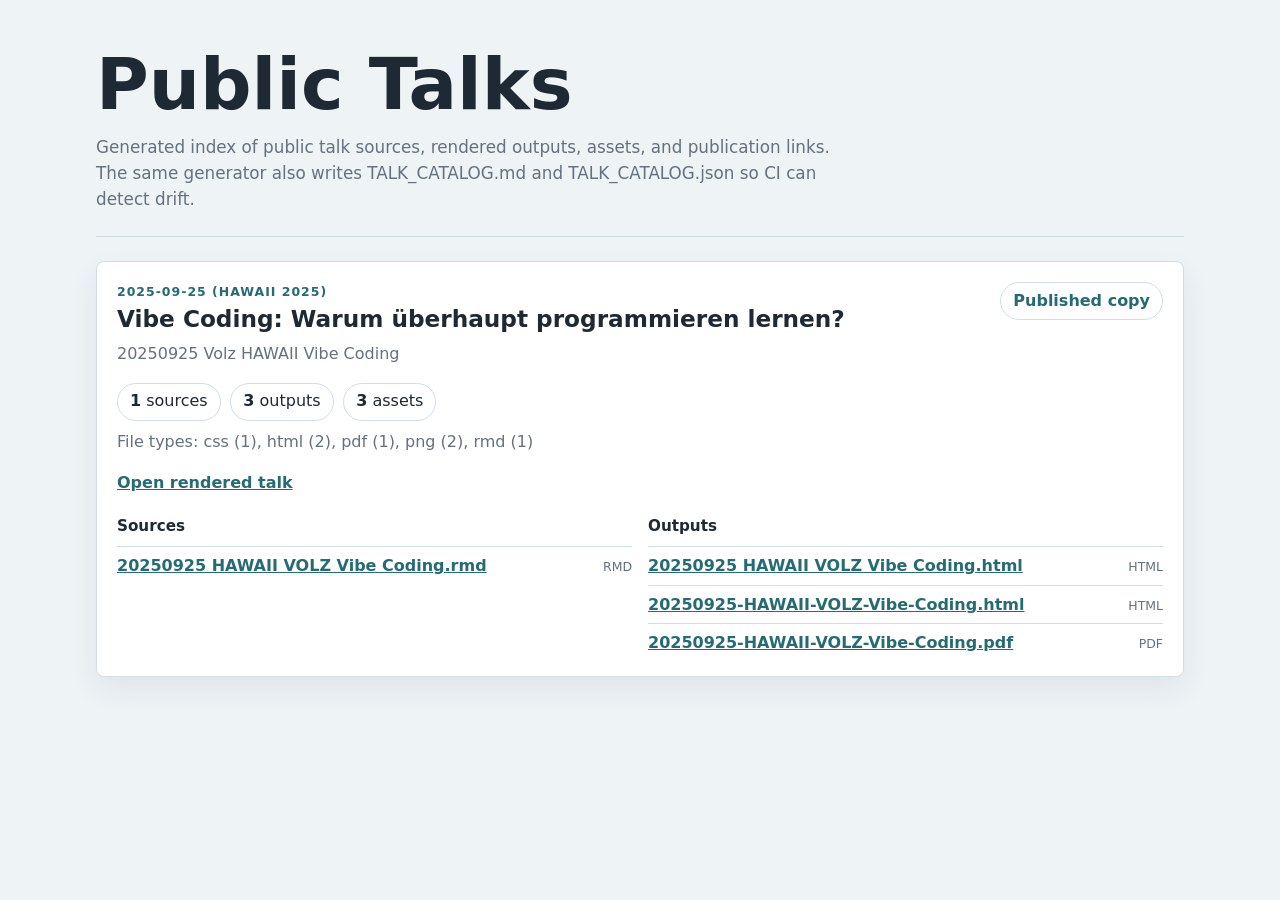
==== index.html @ 58d36b99 "Add generated talk catalog site" ====
<!doctype html>
<html lang="en">
  <head>
    <meta charset="utf-8" />
    <meta name="viewport" content="width=device-width, initial-scale=1" />
    <title>Public Talks Catalog</title>
    <link rel="icon" href="data:," />
    <style>
      :root {
        color-scheme: light;
        --bg: #eef3f6;
        --ink: #1f2933;
        --muted: #65717d;
        --line: #d2dee6;
        --paper: #ffffff;
        --accent: #246b73;
      }
      * { box-sizing: border-box; }
      body {
        margin: 0;
        background: var(--bg);
        color: var(--ink);
        font-family: Inter, ui-sans-serif, system-ui, -apple-system, BlinkMacSystemFont, "Segoe UI", sans-serif;
        line-height: 1.55;
      }
      main {
        margin: 0 auto;
        max-width: 1120px;
        padding: 3rem 1rem;
      }
      .hero {
        border-bottom: 1px solid var(--line);
        margin-bottom: 1.5rem;
        padding-bottom: 1.5rem;
      }
      h1, h2, h3, p { margin: 0; }
      h1 {
        font-size: clamp(2rem, 6vw, 4.5rem);
        letter-spacing: 0;
        line-height: 1;
      }
      .lead {
        color: var(--muted);
        font-size: 1.05rem;
        margin-top: 0.9rem;
        max-width: 760px;
      }
      .talk-grid {
        display: grid;
        gap: 1rem;
      }
      .talk-card {
        background: var(--paper);
        border: 1px solid var(--line);
        border-radius: 8px;
        box-shadow: 0 12px 30px rgba(31, 41, 51, 0.07);
        padding: 1.25rem;
      }
      .talk-card-header {
        align-items: flex-start;
        display: flex;
        gap: 1rem;
        justify-content: space-between;
      }
      .eyebrow {
        color: var(--accent);
        font-size: 0.78rem;
        font-weight: 800;
        letter-spacing: 0.08em;
        text-transform: uppercase;
      }
      h2 {
        font-size: 1.45rem;
        letter-spacing: 0;
        line-height: 1.15;
        margin-top: 0.25rem;
      }
      h3 {
        font-size: 0.95rem;
        margin-bottom: 0.45rem;
      }
      a { color: var(--accent); font-weight: 700; }
      .folder, .muted {
        color: var(--muted);
        margin-top: 0.6rem;
      }
      .metrics {
        display: flex;
        flex-wrap: wrap;
        gap: 0.6rem;
        margin-top: 1rem;
      }
      .metrics span, .pill {
        border: 1px solid var(--line);
        border-radius: 999px;
        min-height: 2rem;
        padding: 0.35rem 0.75rem;
      }
      .pill {
        color: var(--accent);
        text-decoration: none;
        white-space: nowrap;
      }
      .primary-link {
        display: inline-flex;
        margin-top: 1rem;
      }
      .artifact-grid {
        display: grid;
        gap: 1rem;
        grid-template-columns: repeat(2, minmax(0, 1fr));
        margin-top: 1.2rem;
      }
      .file-list {
        display: grid;
        gap: 0.35rem;
        list-style: none;
        margin: 0;
        padding: 0;
      }
      .file-list li {
        align-items: baseline;
        border-top: 1px solid var(--line);
        display: flex;
        gap: 0.75rem;
        justify-content: space-between;
        padding-top: 0.45rem;
      }
      .file-list span {
        color: var(--muted);
        font-size: 0.78rem;
        text-transform: uppercase;
      }
      @media (max-width: 760px) {
        main { padding: 2rem 1rem; }
        .talk-card-header { display: block; }
        .pill { display: inline-flex; margin-top: 0.75rem; }
        .artifact-grid { grid-template-columns: 1fr; }
      }
    </style>
  </head>
  <body>
    <main>
      <section class="hero">
        <h1>Public Talks</h1>
        <p class="lead">
          Generated index of public talk sources, rendered outputs, assets, and
          publication links. The same generator also writes TALK_CATALOG.md and
          TALK_CATALOG.json so CI can detect drift.
        </p>
      </section>
      <section class="talk-grid" aria-label="Talk catalog">
<article class="talk-card">
              <div class="talk-card-header">
                <div>
                  <p class="eyebrow">2025-09-25 (HAWAII 2025)</p>
                  <h2>Vibe Coding: Warum überhaupt programmieren lernen?</h2>
                </div>
                <a class="pill" href="http://rpubs.com/raphaelvolz/1347548">Published copy</a>
              </div>
              <p class="folder">20250925 Volz HAWAII Vibe Coding</p>
              <div class="metrics" aria-label="Talk artifact counts">
                <span><strong>1</strong> sources</span>
                <span><strong>3</strong> outputs</span>
                <span><strong>3</strong> assets</span>
              </div>
              <p class="muted">File types: css (1), html (2), pdf (1), png (2), rmd (1)</p>
              <a class="primary-link" href="20250925%20Volz%20HAWAII%20Vibe%20Coding/20250925%20HAWAII%20VOLZ%20Vibe%20Coding.html">Open rendered talk</a>
              <div class="artifact-grid">
                <section>
                  <h3>Sources</h3>
                  <ul class="file-list"><li><a href="20250925%20Volz%20HAWAII%20Vibe%20Coding/20250925%20HAWAII%20VOLZ%20Vibe%20Coding.rmd">20250925 HAWAII VOLZ Vibe Coding.rmd</a><span>rmd</span></li></ul>
                </section>
                <section>
                  <h3>Outputs</h3>
                  <ul class="file-list"><li><a href="20250925%20Volz%20HAWAII%20Vibe%20Coding/20250925%20HAWAII%20VOLZ%20Vibe%20Coding.html">20250925 HAWAII VOLZ Vibe Coding.html</a><span>html</span></li><li><a href="20250925%20Volz%20HAWAII%20Vibe%20Coding/20250925-HAWAII-VOLZ-Vibe-Coding.html">20250925-HAWAII-VOLZ-Vibe-Coding.html</a><span>html</span></li><li><a href="20250925%20Volz%20HAWAII%20Vibe%20Coding/20250925-HAWAII-VOLZ-Vibe-Coding.pdf">20250925-HAWAII-VOLZ-Vibe-Coding.pdf</a><span>pdf</span></li></ul>
                </section>
              </div>
            </article>
      </section>
    </main>
  </body>
</html>
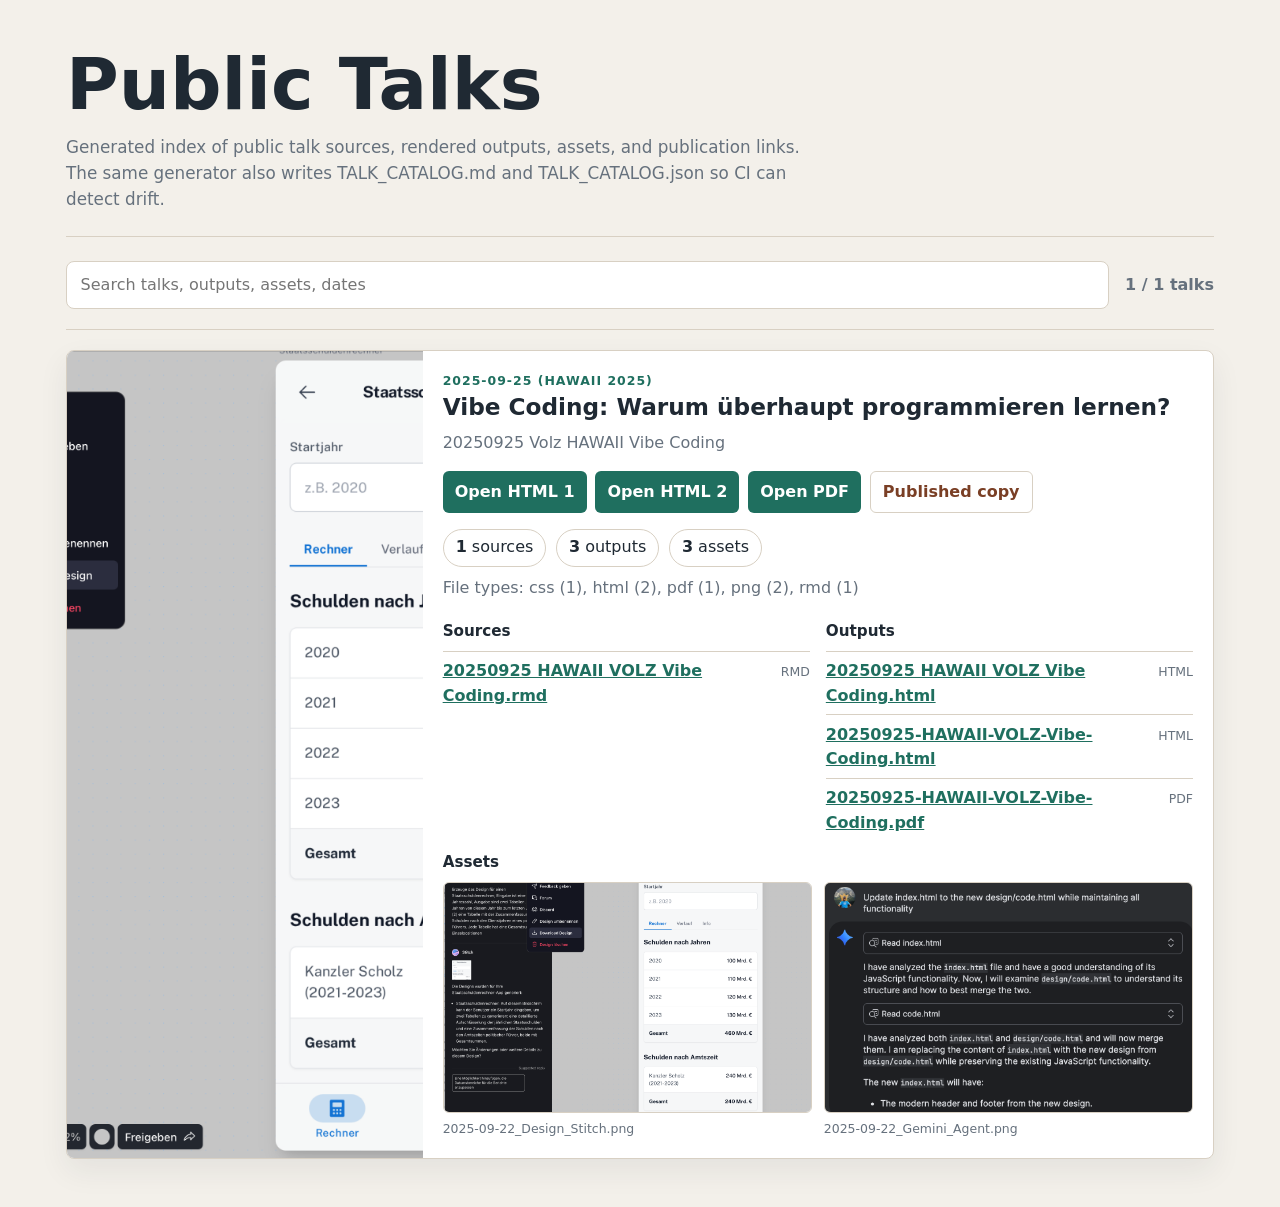
==== commit e816629d: "Upgrade public talks catalog" ====
--- a/index.html
+++ b/index.html
@@ -8,12 +8,13 @@
     <style>
       :root {
         color-scheme: light;
-        --bg: #eef3f6;
+        --bg: #f3f0ea;
         --ink: #1f2933;
-        --muted: #65717d;
-        --line: #d2dee6;
+        --muted: #66717d;
+        --line: #d8d0c3;
         --paper: #ffffff;
-        --accent: #246b73;
+        --accent: #1f6f5f;
+        --accent-2: #7a3f25;
       }
       * { box-sizing: border-box; }
       body {
@@ -25,7 +26,7 @@
       }
       main {
         margin: 0 auto;
-        max-width: 1120px;
+        max-width: 1180px;
         padding: 3rem 1rem;
       }
       .hero {
@@ -45,6 +46,30 @@
         margin-top: 0.9rem;
         max-width: 760px;
       }
+      .toolbar {
+        align-items: center;
+        border-bottom: 1px solid var(--line);
+        display: grid;
+        gap: 1rem;
+        grid-template-columns: 1fr auto;
+        margin-bottom: 1.25rem;
+        padding-bottom: 1.25rem;
+      }
+      .search {
+        background: var(--paper);
+        border: 1px solid var(--line);
+        border-radius: 8px;
+        color: var(--ink);
+        font: inherit;
+        min-height: 2.75rem;
+        padding: 0.65rem 0.85rem;
+        width: 100%;
+      }
+      .catalog-count {
+        color: var(--muted);
+        font-weight: 700;
+        white-space: nowrap;
+      }
       .talk-grid {
         display: grid;
         gap: 1rem;
@@ -54,6 +79,31 @@
         border: 1px solid var(--line);
         border-radius: 8px;
         box-shadow: 0 12px 30px rgba(31, 41, 51, 0.07);
+        display: grid;
+        grid-template-columns: minmax(220px, 0.45fr) minmax(0, 1fr);
+        overflow: hidden;
+      }
+      .talk-card[hidden] { display: none; }
+      .talk-media {
+        background: #17212b;
+        min-height: 260px;
+      }
+      .talk-media img {
+        display: block;
+        height: 100%;
+        object-fit: cover;
+        width: 100%;
+      }
+      .thumbnail-placeholder {
+        align-items: center;
+        color: #f8fafc;
+        display: flex;
+        font-size: 2rem;
+        font-weight: 800;
+        height: 100%;
+        justify-content: center;
+      }
+      .talk-body {
         padding: 1.25rem;
       }
       .talk-card-header {
@@ -84,32 +134,68 @@
         color: var(--muted);
         margin-top: 0.6rem;
       }
+      .actions {
+        display: flex;
+        flex-wrap: wrap;
+        gap: 0.55rem;
+        margin-top: 1rem;
+      }
+      .action-link {
+        align-items: center;
+        background: var(--accent);
+        border-radius: 6px;
+        color: #fff;
+        display: inline-flex;
+        min-height: 2.25rem;
+        padding: 0.45rem 0.75rem;
+        text-decoration: none;
+      }
+      .action-link.secondary {
+        background: transparent;
+        border: 1px solid var(--line);
+        color: var(--accent-2);
+      }
       .metrics {
         display: flex;
         flex-wrap: wrap;
         gap: 0.6rem;
         margin-top: 1rem;
       }
-      .metrics span, .pill {
+      .metrics span {
         border: 1px solid var(--line);
         border-radius: 999px;
         min-height: 2rem;
         padding: 0.35rem 0.75rem;
       }
-      .pill {
-        color: var(--accent);
-        text-decoration: none;
-        white-space: nowrap;
-      }
-      .primary-link {
-        display: inline-flex;
-        margin-top: 1rem;
-      }
       .artifact-grid {
         display: grid;
         gap: 1rem;
         grid-template-columns: repeat(2, minmax(0, 1fr));
         margin-top: 1.2rem;
+      }
+      .asset-section {
+        grid-column: 1 / -1;
+      }
+      .asset-strip {
+        display: grid;
+        gap: 0.75rem;
+        grid-template-columns: repeat(auto-fit, minmax(140px, 1fr));
+      }
+      figure {
+        margin: 0;
+      }
+      figure img {
+        aspect-ratio: 16 / 10;
+        border: 1px solid var(--line);
+        border-radius: 6px;
+        display: block;
+        object-fit: cover;
+        width: 100%;
+      }
+      figcaption {
+        color: var(--muted);
+        font-size: 0.78rem;
+        margin-top: 0.35rem;
       }
       .file-list {
         display: grid;
@@ -133,8 +219,11 @@
       }
       @media (max-width: 760px) {
         main { padding: 2rem 1rem; }
+        .toolbar { grid-template-columns: 1fr; }
+        .catalog-count { white-space: normal; }
+        .talk-card { grid-template-columns: 1fr; }
+        .talk-media { min-height: 190px; }
         .talk-card-header { display: block; }
-        .pill { display: inline-flex; margin-top: 0.75rem; }
         .artifact-grid { grid-template-columns: 1fr; }
       }
     </style>
@@ -149,35 +238,62 @@
           TALK_CATALOG.json so CI can detect drift.
         </p>
       </section>
+      <section class="toolbar" aria-label="Catalog filters">
+        <input id="catalog-search" class="search" type="search" placeholder="Search talks, outputs, assets, dates" />
+        <p class="catalog-count"><span id="visible-count">1</span> / 1 talks</p>
+      </section>
       <section class="talk-grid" aria-label="Talk catalog">
-<article class="talk-card">
-              <div class="talk-card-header">
-                <div>
-                  <p class="eyebrow">2025-09-25 (HAWAII 2025)</p>
-                  <h2>Vibe Coding: Warum überhaupt programmieren lernen?</h2>
+<article class="talk-card" data-search="vibe coding: warum überhaupt programmieren lernen? 20250925 volz hawaii vibe coding 2025-09-25 (hawaii 2025) css (1), html (2), pdf (1), png (2), rmd (1) 20250925 volz hawaii vibe coding/20250925 hawaii volz vibe coding.rmd 20250925 volz hawaii vibe coding/20250925 hawaii volz vibe coding.html 20250925 volz hawaii vibe coding/20250925-hawaii-volz-vibe-coding.html 20250925 volz hawaii vibe coding/20250925-hawaii-volz-vibe-coding.pdf 20250925 volz hawaii vibe coding/2025-09-22_design_stitch.png 20250925 volz hawaii vibe coding/2025-09-22_gemini_agent.png 20250925 volz hawaii vibe coding/styles.css">
+              <div class="talk-media">
+                <img src="20250925%20Volz%20HAWAII%20Vibe%20Coding/2025-09-22_Design_Stitch.png" alt="Vibe Coding: Warum überhaupt programmieren lernen? preview" loading="lazy" />
+              </div>
+              <div class="talk-body">
+                <div class="talk-card-header">
+                  <div>
+                    <p class="eyebrow">2025-09-25 (HAWAII 2025)</p>
+                    <h2>Vibe Coding: Warum überhaupt programmieren lernen?</h2>
+                  </div>
                 </div>
-                <a class="pill" href="http://rpubs.com/raphaelvolz/1347548">Published copy</a>
-              </div>
-              <p class="folder">20250925 Volz HAWAII Vibe Coding</p>
-              <div class="metrics" aria-label="Talk artifact counts">
-                <span><strong>1</strong> sources</span>
-                <span><strong>3</strong> outputs</span>
-                <span><strong>3</strong> assets</span>
-              </div>
-              <p class="muted">File types: css (1), html (2), pdf (1), png (2), rmd (1)</p>
-              <a class="primary-link" href="20250925%20Volz%20HAWAII%20Vibe%20Coding/20250925%20HAWAII%20VOLZ%20Vibe%20Coding.html">Open rendered talk</a>
-              <div class="artifact-grid">
-                <section>
-                  <h3>Sources</h3>
-                  <ul class="file-list"><li><a href="20250925%20Volz%20HAWAII%20Vibe%20Coding/20250925%20HAWAII%20VOLZ%20Vibe%20Coding.rmd">20250925 HAWAII VOLZ Vibe Coding.rmd</a><span>rmd</span></li></ul>
-                </section>
-                <section>
-                  <h3>Outputs</h3>
-                  <ul class="file-list"><li><a href="20250925%20Volz%20HAWAII%20Vibe%20Coding/20250925%20HAWAII%20VOLZ%20Vibe%20Coding.html">20250925 HAWAII VOLZ Vibe Coding.html</a><span>html</span></li><li><a href="20250925%20Volz%20HAWAII%20Vibe%20Coding/20250925-HAWAII-VOLZ-Vibe-Coding.html">20250925-HAWAII-VOLZ-Vibe-Coding.html</a><span>html</span></li><li><a href="20250925%20Volz%20HAWAII%20Vibe%20Coding/20250925-HAWAII-VOLZ-Vibe-Coding.pdf">20250925-HAWAII-VOLZ-Vibe-Coding.pdf</a><span>pdf</span></li></ul>
-                </section>
+                <p class="folder">20250925 Volz HAWAII Vibe Coding</p>
+                <div class="actions"><a class="action-link" href="20250925%20Volz%20HAWAII%20Vibe%20Coding/20250925%20HAWAII%20VOLZ%20Vibe%20Coding.html">Open HTML 1</a><a class="action-link" href="20250925%20Volz%20HAWAII%20Vibe%20Coding/20250925-HAWAII-VOLZ-Vibe-Coding.html">Open HTML 2</a><a class="action-link" href="20250925%20Volz%20HAWAII%20Vibe%20Coding/20250925-HAWAII-VOLZ-Vibe-Coding.pdf">Open PDF</a><a class="action-link secondary" href="http://rpubs.com/raphaelvolz/1347548">Published copy</a></div>
+                <div class="metrics" aria-label="Talk artifact counts">
+                  <span><strong>1</strong> sources</span>
+                  <span><strong>3</strong> outputs</span>
+                  <span><strong>3</strong> assets</span>
+                </div>
+                <p class="muted">File types: css (1), html (2), pdf (1), png (2), rmd (1)</p>
+                <div class="artifact-grid">
+                  <section>
+                    <h3>Sources</h3>
+                    <ul class="file-list"><li><a href="20250925%20Volz%20HAWAII%20Vibe%20Coding/20250925%20HAWAII%20VOLZ%20Vibe%20Coding.rmd">20250925 HAWAII VOLZ Vibe Coding.rmd</a><span>rmd</span></li></ul>
+                  </section>
+                  <section>
+                    <h3>Outputs</h3>
+                    <ul class="file-list"><li><a href="20250925%20Volz%20HAWAII%20Vibe%20Coding/20250925%20HAWAII%20VOLZ%20Vibe%20Coding.html">20250925 HAWAII VOLZ Vibe Coding.html</a><span>html</span></li><li><a href="20250925%20Volz%20HAWAII%20Vibe%20Coding/20250925-HAWAII-VOLZ-Vibe-Coding.html">20250925-HAWAII-VOLZ-Vibe-Coding.html</a><span>html</span></li><li><a href="20250925%20Volz%20HAWAII%20Vibe%20Coding/20250925-HAWAII-VOLZ-Vibe-Coding.pdf">20250925-HAWAII-VOLZ-Vibe-Coding.pdf</a><span>pdf</span></li></ul>
+                  </section>
+                  <section class="asset-section">
+                    <h3>Assets</h3>
+                    <div class="asset-strip"><figure><img src="20250925%20Volz%20HAWAII%20Vibe%20Coding/2025-09-22_Design_Stitch.png" alt="2025-09-22_Design_Stitch.png" loading="lazy" /><figcaption>2025-09-22_Design_Stitch.png</figcaption></figure><figure><img src="20250925%20Volz%20HAWAII%20Vibe%20Coding/2025-09-22_Gemini_Agent.png" alt="2025-09-22_Gemini_Agent.png" loading="lazy" /><figcaption>2025-09-22_Gemini_Agent.png</figcaption></figure></div>
+                  </section>
+                </div>
               </div>
             </article>
       </section>
     </main>
+    <script>
+      const search = document.getElementById('catalog-search');
+      const cards = Array.from(document.querySelectorAll('.talk-card'));
+      const visibleCount = document.getElementById('visible-count');
+      search.addEventListener('input', () => {
+        const query = search.value.trim().toLowerCase();
+        let visible = 0;
+        cards.forEach((card) => {
+          const match = !query || card.dataset.search.includes(query);
+          card.hidden = !match;
+          if (match) visible += 1;
+        });
+        visibleCount.textContent = visible;
+      });
+    </script>
   </body>
 </html>
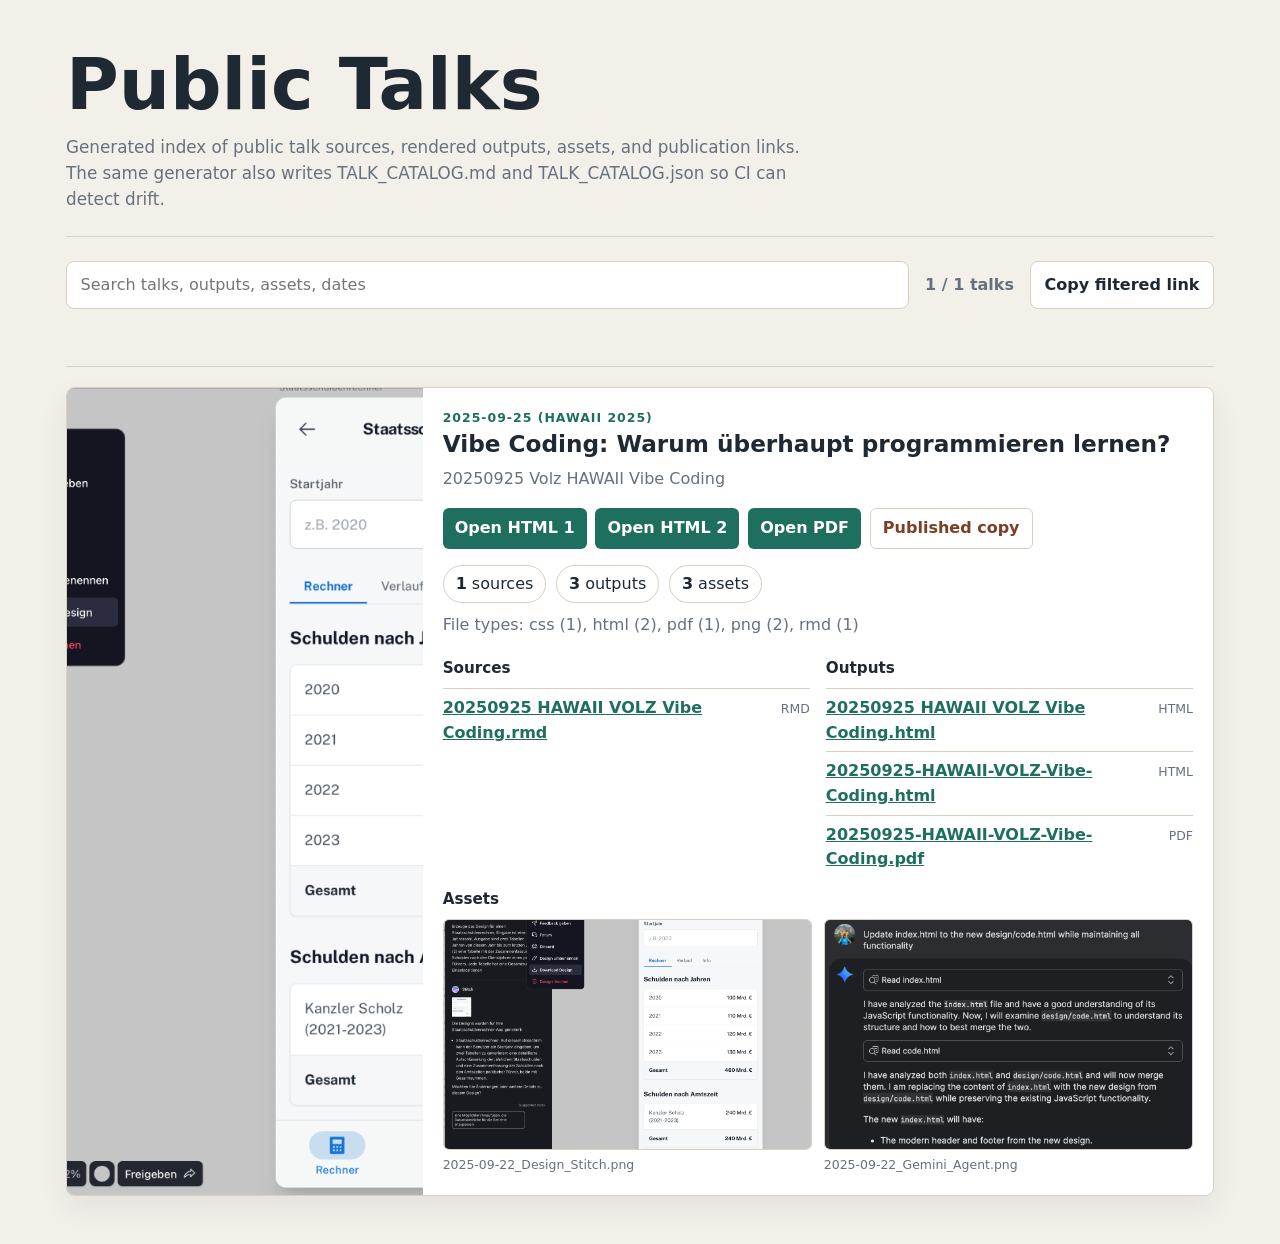
==== commit c431bfa9: "Add shareable public talks search" ====
--- a/index.html
+++ b/index.html
@@ -51,11 +51,11 @@
         border-bottom: 1px solid var(--line);
         display: grid;
         gap: 1rem;
-        grid-template-columns: 1fr auto;
+        grid-template-columns: 1fr auto auto;
         margin-bottom: 1.25rem;
         padding-bottom: 1.25rem;
       }
-      .search {
+      .search, button {
         background: var(--paper);
         border: 1px solid var(--line);
         border-radius: 8px;
@@ -65,10 +65,24 @@
         padding: 0.65rem 0.85rem;
         width: 100%;
       }
+      button {
+        cursor: pointer;
+        font-weight: 800;
+        width: auto;
+      }
+      button:hover {
+        border-color: var(--accent);
+        color: var(--accent);
+      }
       .catalog-count {
         color: var(--muted);
         font-weight: 700;
         white-space: nowrap;
+      }
+      .copy-status {
+        color: var(--muted);
+        font-size: 0.9rem;
+        min-height: 1.3rem;
       }
       .talk-grid {
         display: grid;
@@ -241,6 +255,8 @@
       <section class="toolbar" aria-label="Catalog filters">
         <input id="catalog-search" class="search" type="search" placeholder="Search talks, outputs, assets, dates" />
         <p class="catalog-count"><span id="visible-count">1</span> / 1 talks</p>
+        <button id="copy-catalog-link" type="button">Copy filtered link</button>
+        <span id="copy-status" class="copy-status" aria-live="polite"></span>
       </section>
       <section class="talk-grid" aria-label="Talk catalog">
 <article class="talk-card" data-search="vibe coding: warum überhaupt programmieren lernen? 20250925 volz hawaii vibe coding 2025-09-25 (hawaii 2025) css (1), html (2), pdf (1), png (2), rmd (1) 20250925 volz hawaii vibe coding/20250925 hawaii volz vibe coding.rmd 20250925 volz hawaii vibe coding/20250925 hawaii volz vibe coding.html 20250925 volz hawaii vibe coding/20250925-hawaii-volz-vibe-coding.html 20250925 volz hawaii vibe coding/20250925-hawaii-volz-vibe-coding.pdf 20250925 volz hawaii vibe coding/2025-09-22_design_stitch.png 20250925 volz hawaii vibe coding/2025-09-22_gemini_agent.png 20250925 volz hawaii vibe coding/styles.css">
@@ -284,7 +300,21 @@
       const search = document.getElementById('catalog-search');
       const cards = Array.from(document.querySelectorAll('.talk-card'));
       const visibleCount = document.getElementById('visible-count');
-      search.addEventListener('input', () => {
+      const copyButton = document.getElementById('copy-catalog-link');
+      const copyStatus = document.getElementById('copy-status');
+      const params = new URLSearchParams(window.location.search);
+
+      function updateUrl() {
+        const next = new URLSearchParams();
+        if (search.value.trim()) next.set('search', search.value.trim());
+        const query = next.toString();
+        const nextUrl = query
+          ? `${window.location.pathname}?${query}`
+          : window.location.pathname;
+        window.history.replaceState(null, '', nextUrl);
+      }
+
+      function applySearch(updateAddress = true) {
         const query = search.value.trim().toLowerCase();
         let visible = 0;
         cards.forEach((card) => {
@@ -293,7 +323,50 @@
           if (match) visible += 1;
         });
         visibleCount.textContent = visible;
-      });
+        if (updateAddress) updateUrl();
+      }
+
+      async function writeClipboard(text) {
+        if (navigator.clipboard?.writeText) {
+          try {
+            await navigator.clipboard.writeText(text);
+            return;
+          } catch (_error) {
+            // Fall back to document selection below.
+          }
+        }
+        const textarea = document.createElement('textarea');
+        textarea.value = text;
+        textarea.setAttribute('readonly', '');
+        textarea.style.position = 'fixed';
+        textarea.style.top = '-999px';
+        document.body.append(textarea);
+        textarea.select();
+        try {
+          if (!document.execCommand('copy')) throw new Error('Copy rejected');
+        } finally {
+          textarea.remove();
+        }
+      }
+
+      async function copyCatalogLink() {
+        updateUrl();
+        try {
+          await writeClipboard(window.location.href);
+          copyStatus.textContent = 'Catalog link copied.';
+          window.setTimeout(() => {
+            copyStatus.textContent = '';
+          }, 1600);
+        } catch (error) {
+          console.error(error);
+          copyStatus.textContent = 'Copy is unavailable in this browser.';
+        }
+      }
+
+      search.value = params.get('search') || '';
+      applySearch(false);
+      search.addEventListener('input', () => applySearch(true));
+      copyButton.addEventListener('click', copyCatalogLink);
     </script>
   </body>
 </html>
